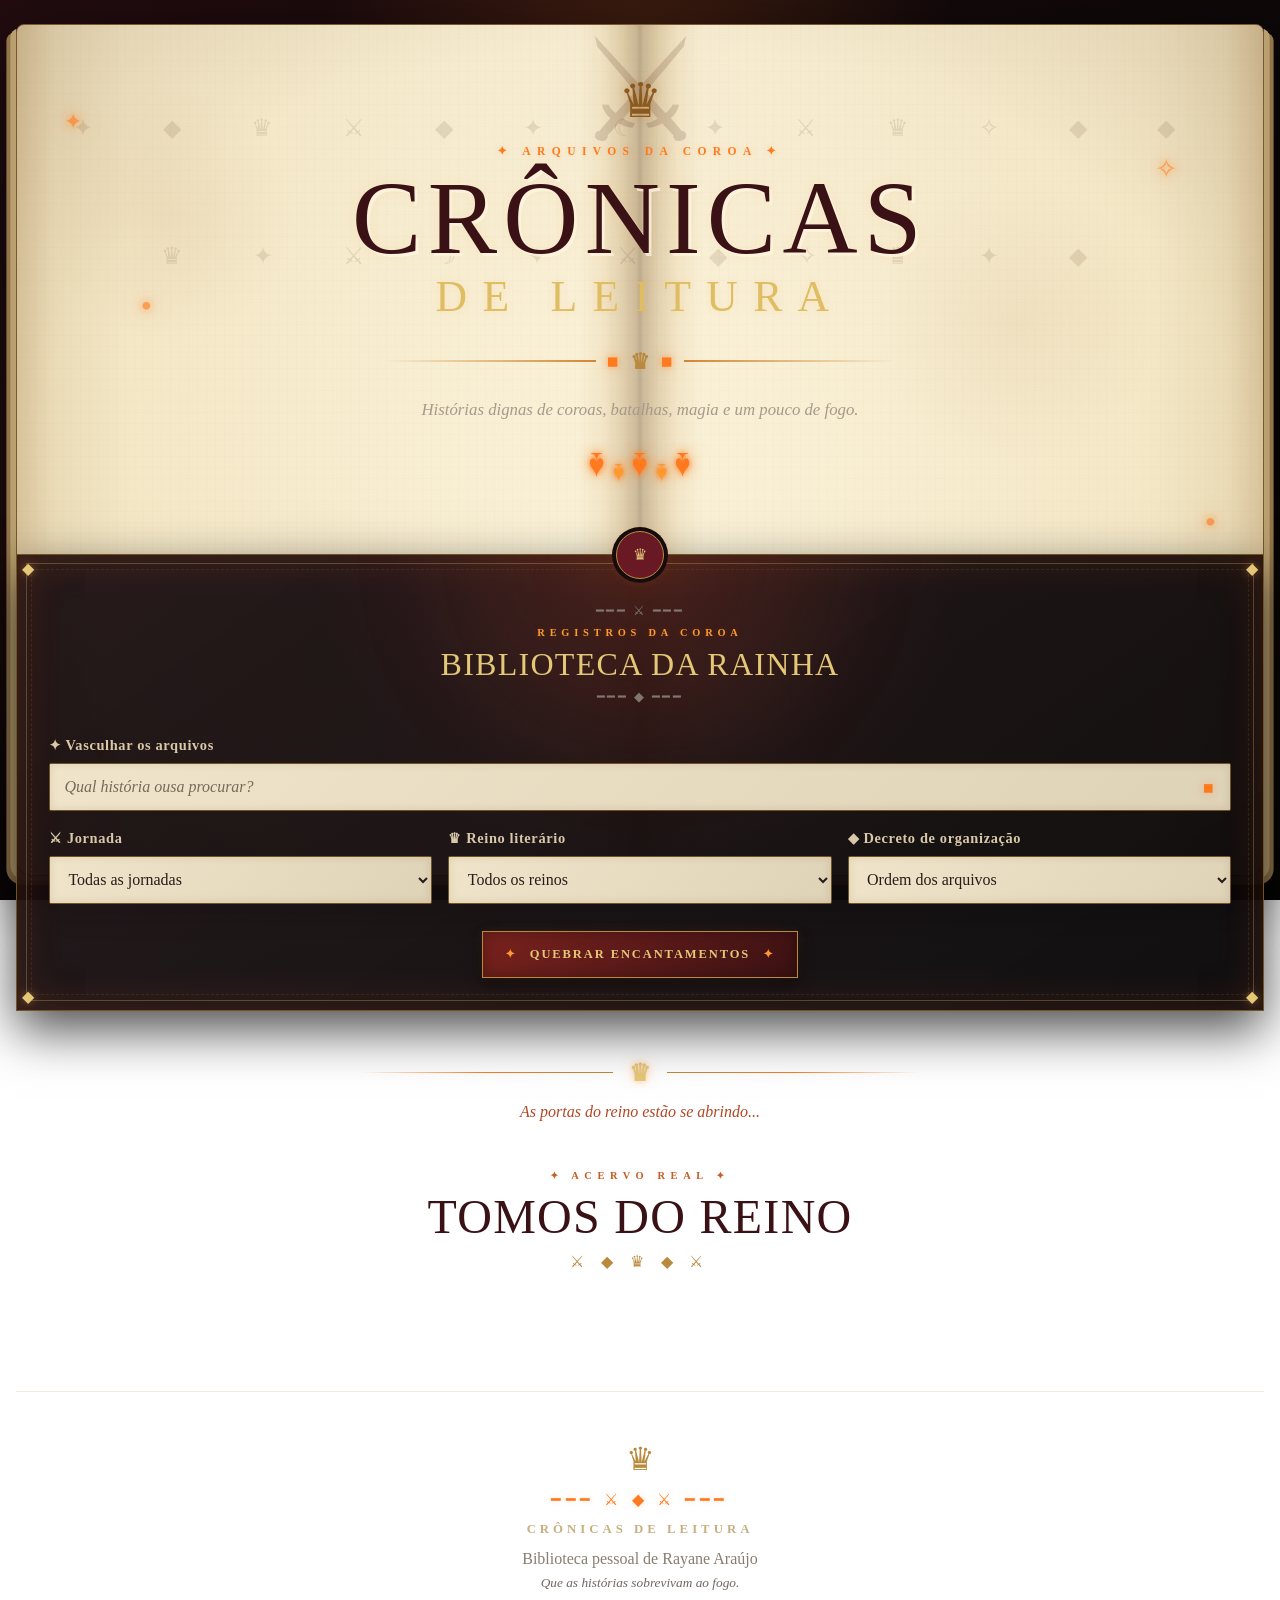
==== E-Extra/index.html @ 7308c48d "atualização de html e adicionando o estilo" ====
<!DOCTYPE html>
<html lang="pt-BR">

<head>
    <meta charset="UTF-8">

    <meta
        name="viewport"
        content="width=device-width, initial-scale=1.0"
    >

    <title>Crônicas de Leitura</title>

    <link
        rel="stylesheet"
        href="./style.css"
    >
</head>

<body>

    <!-- FAÍSCAS DECORATIVAS -->

    <div class="faiscas" aria-hidden="true">
        <span>✦</span>
        <span>•</span>
        <span>✧</span>
        <span>•</span>
        <span>✦</span>
        <span>•</span>
    </div>


    <!-- CABEÇALHO -->

    <header class="cabecalho">

        <div
            class="armas"
            aria-hidden="true"
        >
            ⚔
        </div>

        <div
            class="coroa"
            aria-hidden="true"
        >
            ♛
        </div>

        <p class="nome-reino">
            ✦ ARQUIVOS DA COROA ✦
        </p>

        <h1>
            Crônicas

            <span>
                de Leitura
            </span>
        </h1>


        <div class="ornamento-principal">

            <span></span>

            <b>◆</b>

            <strong>♛</strong>

            <b>◆</b>

            <span></span>

        </div>


        <p class="subtitulo">
            Histórias dignas de coroas, batalhas,
            magia e um pouco de fogo.
        </p>


        <div
            class="chamas"
            aria-hidden="true"
        >
            <span>♠</span>
            <span>♠</span>
            <span>♠</span>
            <span>♠</span>
            <span>♠</span>
        </div>

    </header>


    <main>

        <!-- PAINEL DE FILTROS -->

        <section class="painel">

            <div
                class="canto superior-esquerdo"
                aria-hidden="true"
            >
                ◆
            </div>

            <div
                class="canto superior-direito"
                aria-hidden="true"
            >
                ◆
            </div>

            <div
                class="canto inferior-esquerdo"
                aria-hidden="true"
            >
                ◆
            </div>

            <div
                class="canto inferior-direito"
                aria-hidden="true"
            >
                ◆
            </div>


            <div class="selo-painel">
                ♛
            </div>


            <div class="titulo-painel">

                <div class="espada-linha">
                    ━━━ ⚔ ━━━
                </div>

                <p>
                    REGISTROS DA COROA
                </p>

                <h2>
                    Biblioteca da Rainha
                </h2>

                <div class="espada-linha">
                    ━━━ ◆ ━━━
                </div>

            </div>


            <!-- BUSCA -->

            <div class="campo campo-busca">

                <label for="busca">
                    ✦ Vasculhar os arquivos
                </label>


                <div class="input-moldura">

                    <input
                        type="search"
                        id="busca"
                        placeholder="Qual história ousa procurar?"
                    >

                    <span aria-hidden="true">
                        ◆
                    </span>

                </div>

            </div>


            <!-- FILTROS -->

            <div class="grupo-filtros">

                <div class="campo">

                    <label for="status">
                        ⚔ Jornada
                    </label>

                    <select id="status">

                        <option value="todos">
                            Todas as jornadas
                        </option>

                        <option value="quero-ler">
                            Convocado para leitura
                        </option>

                        <option value="lendo">
                            Em batalha
                        </option>

                        <option value="lido">
                            Missão cumprida
                        </option>

                        <option value="abandonado">
                            Banido do reino
                        </option>

                    </select>

                </div>


                <div class="campo">

                    <label for="genero">
                        ♛ Reino literário
                    </label>

                    <select id="genero">

                        <option value="todos">
                            Todos os reinos
                        </option>

                        <option value="fantasia">
                            Fantasia
                        </option>

                        <option value="romance">
                            Romance
                        </option>

                        <option value="suspense">
                            Suspense
                        </option>

                        <option value="ficcao">
                            Ficção
                        </option>

                    </select>

                </div>


                <div class="campo">

                    <label for="ordenacao">
                        ◆ Decreto de organização
                    </label>

                    <select id="ordenacao">

                        <option value="padrao">
                            Ordem dos arquivos
                        </option>

                        <option value="melhor-nota">
                            Favoritos da Coroa
                        </option>

                        <option value="menor-nota">
                            Menores avaliações
                        </option>

                        <option value="titulo">
                            Ordem alfabética
                        </option>

                    </select>

                </div>

            </div>


            <button
                type="button"
                id="limpar"
            >
                <span>✦</span>

                QUEBRAR ENCANTAMENTOS

                <span>✦</span>
            </button>

        </section>


        <!-- DIVISÓRIA -->

        <div
            class="divisoria-fogo"
            aria-hidden="true"
        >

            <span></span>

            <b>♛</b>

            <span></span>

        </div>


        <!-- MENSAGEM -->

        <div
            id="mensagem"
            role="status"
            aria-live="polite"
        >
            As portas do reino estão se abrindo...
        </div>


        <!-- BIBLIOTECA -->

        <section class="area-biblioteca">

            <div class="titulo-estante">

                <p>
                    ✦ ACERVO REAL ✦
                </p>

                <h2>
                    Tomos do Reino
                </h2>

                <div class="mini-ornamento">
                    ⚔ ◆ ♛ ◆ ⚔
                </div>

            </div>


            <section
                id="biblioteca"
                class="biblioteca"
                aria-label="Livros da biblioteca"
            >
            </section>

        </section>

    </main>


    <!-- RODAPÉ -->

    <footer>

        <div class="footer-coroa">
            ♛
        </div>

        <div class="footer-linha">
            ━━━ ⚔ ◆ ⚔ ━━━
        </div>

        <strong>
            CRÔNICAS DE LEITURA
        </strong>

        <p>
            Biblioteca pessoal de Rayane Araújo
        </p>

        <small>
            Que as histórias sobrevivam ao fogo.
        </small>

    </footer>


    <script
        type="module"
        src="./js/main.js"
    ></script>

</body>

</html>
---- E-Extra/style.css ----
/* ==================================================
   CRÔNICAS DE LEITURA
   COROA • FOGO • MAGIA • LIVRO ANTIGO
   com textura de papel + neon laranja
================================================== */

:root {
    --preto: #080607;
    --preto-claro: #151013;

    --vinho: #3b1015;
    --vinho-forte: #681923;

    --vermelho: #a62d22;
    --fogo: #e05a24;
    --fogo-neon: #ff7a1f;
    --brasa: #ff9a2f;
    --laranja-glow: #ff8a2a;

    --ouro-escuro: #725323;
    --ouro: #b98a3d;
    --ouro-claro: #e5c778;

    --prata: #aeb7bb;

    --papel: #ded2b7;
    --papel-claro: #f0e5ca;
    --papel-escuro: #d4c097;

    --texto: #281d18;
    --texto-claro: #eee5d3;
    --texto-suave: #8e7d6c;

    --sombra:
        0 1rem 3rem
        rgba(0, 0, 0, 0.65);
}


/* ==================================================
   GERAL
================================================== */

*,
*::before,
*::after {
    box-sizing: border-box;
}


html {
    scroll-behavior: smooth;
}


/* ==================================================
   FUNDO - LIVRO ABERTO
================================================== */

body {
    margin: 0;

    min-height: 100vh;

    overflow-x: hidden;

    color: var(--texto);

    font-family:
        Georgia,
        "Times New Roman",
        serif;

    background:
        radial-gradient(
            circle at 50% 8%,
            rgba(255, 122, 31, 0.18),
            transparent 20rem
        ),
        radial-gradient(
            circle at 15% 60%,
            rgba(224, 90, 36, 0.10),
            transparent 22rem
        ),
        radial-gradient(
            circle at 90% 80%,
            rgba(185, 138, 61, 0.08),
            transparent 18rem
        ),
        linear-gradient(
            145deg,
            #220c0f,
            #0b0708 55%,
            #030303
        );

    background-attachment: fixed;
}


/* Livro aberto com textura */

body::before {
    content: "";

    position: fixed;

    z-index: -2;

    top: 1.5rem;
    bottom: 1.5rem;

    left: 50%;

    width: min(calc(100% - 2rem), 92rem);

    transform: translateX(-50%);

    background:
        /* dobra central */
        linear-gradient(
            to right,
            transparent 0%,
            transparent 47%,
            rgba(88, 57, 35, 0.08) 48.5%,
            rgba(60, 37, 23, 0.18) 49.7%,
            rgba(37, 22, 15, 0.24) 50%,
            rgba(60, 37, 23, 0.18) 50.3%,
            rgba(88, 57, 35, 0.08) 51.5%,
            transparent 53%,
            transparent 100%
        ),

        /* manchas de papel */
        radial-gradient(
            circle at 12% 22%,
            rgba(167, 121, 76, 0.10) 0,
            rgba(167, 121, 76, 0.05) 4rem,
            transparent 8rem
        ),
        radial-gradient(
            circle at 80% 35%,
            rgba(173, 123, 78, 0.09) 0,
            rgba(173, 123, 78, 0.04) 5rem,
            transparent 9rem
        ),
        radial-gradient(
            circle at 25% 75%,
            rgba(120, 83, 54, 0.08) 0,
            rgba(120, 83, 54, 0.03) 6rem,
            transparent 10rem
        ),
        radial-gradient(
            circle at 70% 78%,
            rgba(140, 96, 61, 0.08) 0,
            rgba(140, 96, 61, 0.03) 5rem,
            transparent 9rem
        ),

        /* textura fina vertical */
        repeating-linear-gradient(
            90deg,
            rgba(120, 90, 60, 0.018) 0,
            rgba(120, 90, 60, 0.018) 1px,
            transparent 1px,
            transparent 9px
        ),

        /* textura fina horizontal */
        repeating-linear-gradient(
            0deg,
            rgba(120, 90, 60, 0.015) 0,
            rgba(120, 90, 60, 0.015) 1px,
            transparent 1px,
            transparent 11px
        ),

        /* brilho envelhecido */
        radial-gradient(
            ellipse at center,
            rgba(255, 244, 214, 0.18) 20%,
            rgba(230, 210, 169, 0.12) 68%,
            rgba(109, 74, 42, 0.16) 100%
        ),

        /* papel base */
        linear-gradient(
            to right,
            #d7c29a 0%,
            #ebddb9 3%,
            #f5e9c9 9%,
            #f8efd6 45%,
            #ead8b2 49%,
            #ead8b2 51%,
            #f8efd6 55%,
            #f5e9c9 91%,
            #ebddb9 97%,
            #d7c29a 100%
        );

    border: 0.08rem solid #7a5830;
    border-radius: 0.5rem 0.5rem 1rem 1rem;

    box-shadow:
        -0.35rem 0.3rem 0 #baa06f,
        0.35rem 0.3rem 0 #baa06f,
        -0.6rem 0.55rem 0 #92754b,
        0.6rem 0.55rem 0 #92754b,
        0 1.5rem 4rem rgba(0, 0, 0, 0.7);
}


/* símbolos impressos na página */

body::after {
    content:
        "✦     ◆     ♛     ⚔     ◆     ✦          "
        "☾     ✦     ⚔     ♛     ✧     ◆          "
        "◆     ♛     ✦     ⚔     ☽     ✦          "
        "⚔     ◆     ✧     ♛     ✦     ◆";

    position: fixed;

    z-index: -1;

    top: 4rem;
    left: 50%;

    width: min(calc(100% - 6rem), 85rem);
    height: calc(100vh - 8rem);

    overflow: hidden;

    transform: translateX(-50%);

    color: rgba(95, 58, 29, 0.13);

    font-size: 1.5rem;
    line-height: 8rem;
    letter-spacing: 2rem;
    text-align: center;

    pointer-events: none;
}


/* ==================================================
   FAÍSCAS
================================================== */

.faiscas span {
    position: fixed;

    z-index: -1;

    color: rgba(255, 122, 31, 0.58);

    text-shadow:
        0 0 0.5rem rgba(255, 122, 31, 0.55),
        0 0 1rem rgba(255, 154, 47, 0.45),
        0 0 1.8rem rgba(255, 122, 31, 0.35);

    pointer-events: none;
}


.faiscas span:nth-child(1) {
    top: 12%;
    left: 5%;
    font-size: 1.4rem;
}

.faiscas span:nth-child(2) {
    top: 32%;
    left: 11%;
    font-size: 2rem;
}

.faiscas span:nth-child(3) {
    top: 17%;
    right: 8%;
    font-size: 1.7rem;
}

.faiscas span:nth-child(4) {
    top: 56%;
    right: 5%;
    font-size: 2rem;
}

.faiscas span:nth-child(5) {
    bottom: 15%;
    left: 7%;
    font-size: 1.5rem;
}

.faiscas span:nth-child(6) {
    bottom: 8%;
    right: 13%;
    font-size: 2rem;
}


/* ==================================================
   CABEÇALHO
================================================== */

.cabecalho {
    position: relative;

    width: min(100% - 2rem, 82rem);

    margin: auto;

    padding: 4.5rem 1rem 4rem;

    text-align: center;
}


/* Espadas decorativas atrás */

.armas {
    position: absolute;

    top: 1.3rem;
    left: 50%;

    color: rgba(80, 40, 28, 0.17);

    font-size: 9rem;

    line-height: 1;

    transform: translateX(-50%);
}


/* Coroa */

.coroa {
    position: relative;
    z-index: 2;

    color: #8b5a20;

    font-size: 3rem;

    text-shadow:
        0 0 0.4rem rgba(255, 122, 31, 0.18),
        0 0 0.8rem rgba(185, 138, 61, 0.22);
}


.nome-reino {
    position: relative;
    z-index: 2;

    margin: 1rem 0;

    color: var(--fogo-neon);

    font-size: 0.72rem;
    font-weight: bold;
    letter-spacing: 0.4rem;

    text-shadow:
        0 0 0.4rem rgba(255, 122, 31, 0.22);
}


/* ==================================================
   TÍTULO
================================================== */

h1 {
    position: relative;
    z-index: 2;

    margin: 0;

    color: #3a1216;

    font-size: clamp(3rem, 9vw, 6.5rem);

    font-weight: normal;
    line-height: 0.85;
    letter-spacing: 0.06em;
    text-transform: uppercase;

    text-shadow:
        0.18rem 0.18rem 0 rgba(255, 245, 225, 0.72),
        0 0 0.8rem rgba(255, 154, 47, 0.10);
}


h1 span {
    display: block;

    margin-top: 1rem;

    color: #dfbd63;

    font-size: 0.42em;

    letter-spacing: 0.35em;

    text-shadow:
        0 0 0.5rem rgba(255, 154, 47, 0.14);
}


/* ==================================================
   ORNAMENTO PRINCIPAL
================================================== */

.ornamento-principal {
    display: flex;

    align-items: center;

    justify-content: center;

    gap: 0.7rem;

    width: min(32rem, 90%);

    margin: 2rem auto 1.3rem;
}


.ornamento-principal > span {
    flex: 1;

    height: 0.08rem;

    background:
        linear-gradient(
            to right,
            transparent,
            #d1862f
        );
}


.ornamento-principal > span:last-child {
    background:
        linear-gradient(
            to left,
            transparent,
            #d1862f
        );
}


.ornamento-principal b {
    color: var(--fogo-neon);

    transform: rotate(45deg);

    text-shadow:
        0 0 0.4rem rgba(255, 122, 31, 0.45),
        0 0 0.9rem rgba(255, 122, 31, 0.30);
}


.ornamento-principal strong {
    color: #b98a3d;

    font-size: 1.4rem;
}


.subtitulo {
    position: relative;
    z-index: 2;

    max-width: 36rem;

    margin: auto;

    color: #a79a8b;

    font-size: 1.05rem;

    font-style: italic;

    line-height: 1.8;
}


/* ==================================================
   CHAMAS DECORATIVAS
================================================== */

.chamas {
    display: flex;

    justify-content: center;

    align-items: end;

    gap: 0.2rem;

    height: 3rem;

    margin-top: 1rem;

    overflow: hidden;
}


.chamas span {
    display: block;

    color: var(--fogo-neon);

    font-size: 2.5rem;

    transform: rotate(180deg) scaleX(0.7);

    text-shadow:
        0 0 0.45rem var(--fogo-neon),
        0 0 1rem rgba(255, 122, 31, 0.45),
        0 0 1.7rem rgba(255, 154, 47, 0.35);
}


.chamas span:nth-child(2),
.chamas span:nth-child(4) {
    color: var(--brasa);

    font-size: 1.8rem;
}


/* ==================================================
   MAIN
================================================== */

main {
    width: min(100% - 2rem, 82rem);

    margin: auto;
}


/* ==================================================
   PAINEL
================================================== */

.painel {
    position: relative;

    padding: 3rem 2rem 2rem;

    background:
        radial-gradient(
            circle at top,
            rgba(255, 122, 31, 0.10),
            transparent 32%
        ),
        radial-gradient(
            circle at top,
            rgba(104, 25, 35, 0.32),
            transparent 42%
        ),
        linear-gradient(
            145deg,
            rgba(27, 15, 17, 0.95),
            rgba(7, 6, 7, 0.96)
        );

    border: 0.1rem solid var(--ouro-escuro);

    box-shadow:
        inset 0 0 3rem rgba(255, 122, 31, 0.07),
        inset 0 0 3rem rgba(158, 47, 37, 0.14),
        0 1.2rem 3rem rgba(0, 0, 0, 0.7);
}


.painel::before {
    content: "";

    position: absolute;

    inset: 0.55rem;

    border: 0.05rem solid rgba(229, 199, 120, 0.28);

    pointer-events: none;
}


.painel::after {
    content: "";

    position: absolute;

    inset: 0.9rem;

    border: 0.05rem dashed rgba(114, 83, 35, 0.28);

    pointer-events: none;
}


/* ==================================================
   CANTOS
================================================== */

.canto {
    position: absolute;

    z-index: 4;

    color: var(--ouro-claro);

    font-size: 1rem;

    text-shadow:
        0 0 0.4rem rgba(255, 122, 31, 0.18),
        0 0 0.7rem rgba(229, 199, 120, 0.3);
}


.superior-esquerdo {
    top: 0.25rem;
    left: 0.3rem;
}

.superior-direito {
    top: 0.25rem;
    right: 0.3rem;
}

.inferior-esquerdo {
    bottom: 0.25rem;
    left: 0.3rem;
}

.inferior-direito {
    right: 0.3rem;
    bottom: 0.25rem;
}


/* ==================================================
   SELO
================================================== */

.selo-painel {
    display: grid;

    place-items: center;

    position: absolute;

    top: -1.5rem;
    left: 50%;

    z-index: 5;

    width: 3rem;
    height: 3rem;

    color: var(--ouro-claro);

    background: var(--vinho-forte);

    border: 0.1rem solid var(--ouro);

    border-radius: 50%;

    transform: translateX(-50%);

    box-shadow:
        0 0 0 0.25rem #160b0d,
        0 0 0.8rem rgba(255, 122, 31, 0.22);
}


/* ==================================================
   TÍTULO PAINEL
================================================== */

.titulo-painel {
    position: relative;
    z-index: 3;

    margin-bottom: 2rem;

    text-align: center;
}


.titulo-painel p {
    margin: 0.5rem 0;

    color: var(--brasa);

    font-size: 0.65rem;

    font-weight: bold;
    letter-spacing: 0.3rem;

    text-shadow:
        0 0 0.45rem rgba(255, 122, 31, 0.18);
}


.titulo-painel h2 {
    margin: 0.4rem 0;

    color: var(--ouro-claro);

    font-size: 2rem;

    font-weight: normal;
    text-transform: uppercase;
    letter-spacing: 0.08rem;
}


.espada-linha {
    color: #81776d;

    font-size: 0.8rem;

    letter-spacing: 0.15rem;
}


/* ==================================================
   CAMPOS
================================================== */

.campo {
    position: relative;
    z-index: 3;

    display: flex;

    flex-direction: column;

    gap: 0.55rem;
}


.campo label {
    color: #dac8aa;

    font-size: 0.9rem;

    font-weight: bold;
    letter-spacing: 0.04rem;
}


.input-moldura {
    position: relative;
}


.input-moldura span {
    position: absolute;

    top: 50%;
    right: 1rem;

    color: var(--fogo-neon);

    transform: translateY(-50%) rotate(45deg);

    text-shadow:
        0 0 0.5rem rgba(255, 122, 31, 0.35);
}


input,
select {
    width: 100%;

    min-height: 3rem;

    padding: 0.75rem 0.9rem;

    color: var(--texto);

    font: inherit;

    background:
        linear-gradient(
            135deg,
            var(--papel-claro),
            var(--papel)
        );

    border: 0.1rem solid var(--ouro-escuro);
    border-radius: 0.1rem;

    box-shadow:
        inset 0 0 0.6rem rgba(86, 49, 22, 0.12);
}


input {
    padding-right: 3rem;
}


input::placeholder {
    color: #786a59;

    font-style: italic;
}


/* ==================================================
   FILTROS
================================================== */

.grupo-filtros {
    position: relative;
    z-index: 3;

    display: grid;

    grid-template-columns: 1fr;

    gap: 1rem;

    margin-top: 1.2rem;
}


/* ==================================================
   BOTÃO
================================================== */

#limpar {
    position: relative;
    z-index: 3;

    display: flex;

    align-items: center;
    justify-content: center;
    gap: 0.8rem;

    margin: 1.7rem auto 0;

    padding: 0.9rem 1.4rem;

    color: var(--ouro-claro);

    font: inherit;
    font-size: 0.78rem;
    font-weight: bold;
    letter-spacing: 0.12rem;

    background:
        linear-gradient(
            135deg,
            #7a221d,
            #3b1113
        );

    border: 0.1rem solid var(--ouro);

    cursor: pointer;

    box-shadow:
        inset 0 0 1rem rgba(0, 0, 0, 0.3),
        0 0 0.7rem rgba(255, 122, 31, 0.08),
        0 0.5rem 1rem rgba(0, 0, 0, 0.4);

    transition: 0.2s ease;
}


#limpar span {
    color: var(--brasa);
}


#limpar:hover {
    transform: translateY(-0.15rem);

    background:
        linear-gradient(
            135deg,
            #963027,
            #511416
        );

    box-shadow:
        0 0 1rem rgba(255, 122, 31, 0.22),
        0 0 1.7rem rgba(255, 154, 47, 0.18);
}


/* ==================================================
   DIVISÓRIA
================================================== */

.divisoria-fogo {
    display: flex;

    align-items: center;

    gap: 1rem;

    width: min(35rem, 90%);

    margin: 3rem auto 1rem;
}


.divisoria-fogo span {
    flex: 1;

    height: 0.08rem;

    background:
        linear-gradient(
            to right,
            transparent,
            var(--fogo-neon),
            var(--ouro)
        );
}


.divisoria-fogo span:last-child {
    background:
        linear-gradient(
            to left,
            transparent,
            var(--fogo-neon),
            var(--ouro)
        );
}


.divisoria-fogo b {
    color: var(--ouro-claro);

    font-size: 1.5rem;

    text-shadow:
        0 0 0.45rem rgba(255, 122, 31, 0.35),
        0 0 0.9rem rgba(255, 154, 47, 0.25);
}


/* ==================================================
   MENSAGEM
================================================== */

#mensagem {
    margin: 1rem 0 3rem;

    color: #b24724;

    text-align: center;

    font-style: italic;
}


/* ==================================================
   TÍTULO DA BIBLIOTECA
================================================== */

.titulo-estante {
    margin-bottom: 2.5rem;

    text-align: center;
}


.titulo-estante p {
    margin: 0;

    color: #c25e28;

    font-size: 0.65rem;

    font-weight: bold;
    letter-spacing: 0.35rem;

    text-shadow:
        0 0 0.4rem rgba(255, 122, 31, 0.15);
}


.titulo-estante h2 {
    margin: 0.5rem 0;

    color: #3a1216;

    font-size: clamp(2rem, 5vw, 3rem);

    font-weight: normal;
    text-transform: uppercase;
    letter-spacing: 0.08rem;
}


.mini-ornamento {
    color: #b98a3d;

    letter-spacing: 0.4rem;
}


/* ==================================================
   BIBLIOTECA
================================================== */

.biblioteca {
    display: grid;

    grid-template-columns: 1fr;

    gap: 2.2rem;
}


/* ==================================================
   CARD / TOMO
================================================== */

.livro {
    position: relative;

    min-height: 22rem;

    padding: 2.5rem 1.6rem 1.7rem 2.2rem;

    overflow: hidden;

    color: var(--texto);

    background:
        /* manchas */
        radial-gradient(
            circle at 80% 20%,
            rgba(190, 145, 70, 0.15),
            transparent 24%
        ),
        radial-gradient(
            circle at 20% 75%,
            rgba(140, 96, 61, 0.08),
            transparent 28%
        ),

        /* textura vertical */
        repeating-linear-gradient(
            90deg,
            rgba(120, 85, 52, 0.015) 0,
            rgba(120, 85, 52, 0.015) 1px,
            transparent 1px,
            transparent 10px
        ),

        /* textura horizontal */
        repeating-linear-gradient(
            0deg,
            rgba(120, 85, 52, 0.012) 0,
            rgba(120, 85, 52, 0.012) 1px,
            transparent 1px,
            transparent 12px
        ),

        /* brilho */
        radial-gradient(
            circle at top right,
            rgba(185, 138, 61, 0.17),
            transparent 35%
        ),

        linear-gradient(
            130deg,
            #f1e7cc,
            #d9cbae
        );

    border: 0.12rem solid #84622c;
    border-radius: 0.1rem 0.6rem 0.6rem 0.1rem;

    box-shadow:
        -0.4rem 0 #54161b,
        -0.7rem 0 #211013,
        -0.82rem 0 var(--ouro),
        0 1.2rem 2.3rem rgba(0, 0, 0, 0.6);

    transition:
        transform 0.25s ease,
        box-shadow 0.25s ease;
}


.livro::before {
    content: "";

    position: absolute;

    inset: 0.6rem;

    border: 0.08rem double rgba(112, 78, 34, 0.6);

    pointer-events: none;
}


.livro::after {
    content: "♛";

    position: absolute;

    top: 0.8rem;
    right: 1rem;

    color: #8b6528;

    font-size: 1.25rem;
}


.livro:hover {
    transform: translateY(-0.7rem) rotate(-0.5deg);

    box-shadow:
        -0.4rem 0 #711c20,
        -0.7rem 0 #211013,
        -0.82rem 0 var(--ouro),
        0 0 1rem rgba(255, 122, 31, 0.18),
        0 1.7rem 3rem rgba(0, 0, 0, 0.7);
}


/* ==================================================
   MARCADOR
================================================== */

.livro .detalhes::after {
    content: "";

    position: absolute;

    top: -2.5rem;
    right: 1.7rem;

    width: 1.4rem;
    height: 4rem;

    z-index: -1;

    background:
        linear-gradient(
            to bottom,
            #8d221f,
            #491315
        );

    clip-path:
        polygon(
            0 0,
            100% 0,
            100% 100%,
            50% 78%,
            0 100%
        );
}


/* ==================================================
   TÍTULO DO LIVRO
================================================== */

.livro h2 {
    position: relative;

    margin: 0 0 0.6rem;

    padding-bottom: 0.9rem;

    color: #371b17;

    font-size: 1.55rem;

    line-height: 1.2;

    border-bottom: 0.08rem solid rgba(105, 66, 29, 0.4);
}


.livro h2::before {
    content: "⚔";

    margin-right: 0.5rem;

    color: #8d5c28;

    font-size: 0.8rem;
}


.autor {
    position: relative;

    margin: 0 0 1.5rem;

    color: #745e4c;

    font-style: italic;
}


.detalhes {
    position: relative;

    display: flex;

    flex-direction: column;

    gap: 0.7rem;
}


.detalhes p {
    margin: 0;
}


/* ==================================================
   GÊNERO
================================================== */

.genero {
    width: fit-content;

    padding: 0.3rem 0.7rem;

    color: #f4dfb2;

    background: #351116;

    border: 0.08rem solid #98652d;
    border-radius: 0.1rem;

    font-size: 0.8rem;

    text-transform: uppercase;
    letter-spacing: 0.06rem;
}


/* ==================================================
   STATUS
================================================== */

.status {
    width: fit-content;

    padding: 0.35rem 0.75rem;

    font-size: 0.8rem;
    font-weight: bold;

    text-transform: uppercase;
    letter-spacing: 0.04rem;
}


.status-lido {
    color: #2d2110;

    background: var(--ouro-claro);

    border: 0.08rem solid #8b662b;
}


.status-lendo {
    color: #fff0d0;

    background: #9c3c20;

    border: 0.08rem solid #c36a34;

    box-shadow:
        0 0 0.5rem rgba(255, 122, 31, 0.18);
}


.status-quero-ler {
    color: #f0dfbc;

    background: #342326;

    border: 0.08rem solid #896b3c;
}


.status-abandonado {
    color: #ead8d0;

    background: #551218;

    border: 0.08rem solid #8e3630;
}


/* ==================================================
   AVALIAÇÃO
================================================== */

.estrelas {
    margin-top: 1.2rem !important;

    color: #9b681e;

    font-size: 1.2rem;

    letter-spacing: 0.1rem;
}


/* ==================================================
   RODAPÉ
================================================== */

footer {
    width: min(100% - 2rem, 82rem);

    margin: 5rem auto 0;

    padding: 3rem 0 4rem;

    text-align: center;

    color: #887d70;

    border-top: 0.05rem solid rgba(185, 138, 61, 0.18);
}


.footer-coroa {
    color: var(--ouro);

    font-size: 2rem;
}


.footer-linha {
    margin: 0.8rem 0;

    color: var(--fogo-neon);

    letter-spacing: 0.3rem;

    text-shadow:
        0 0 0.45rem rgba(255, 122, 31, 0.20);
}


footer strong {
    display: block;

    color: #c7af80;

    font-size: 0.8rem;

    letter-spacing: 0.25rem;
}


footer p {
    margin: 0.8rem 0 0.3rem;
}


footer small {
    color: #6f6660;

    font-style: italic;
}


/* ==================================================
   FOCO
================================================== */

:focus-visible {
    outline: 0.18rem solid var(--brasa);

    outline-offset: 0.2rem;
}


/* ==================================================
   TABLET
================================================== */

@media (min-width: 44rem) {
    .grupo-filtros {
        grid-template-columns:
            repeat(
                3,
                minmax(0, 1fr)
            );
    }

    .biblioteca {
        grid-template-columns:
            repeat(
                2,
                minmax(0, 1fr)
            );
    }
}


/* ==================================================
   DESKTOP
================================================== */

@media (min-width: 70rem) {
    .biblioteca {
        grid-template-columns:
            repeat(
                3,
                minmax(0, 1fr)
            );
    }
}


/* ==================================================
   MOVIMENTO REDUZIDO
================================================== */

@media (prefers-reduced-motion: reduce) {
    *,
    *::before,
    *::after {
        transition: none !important;
    }
}
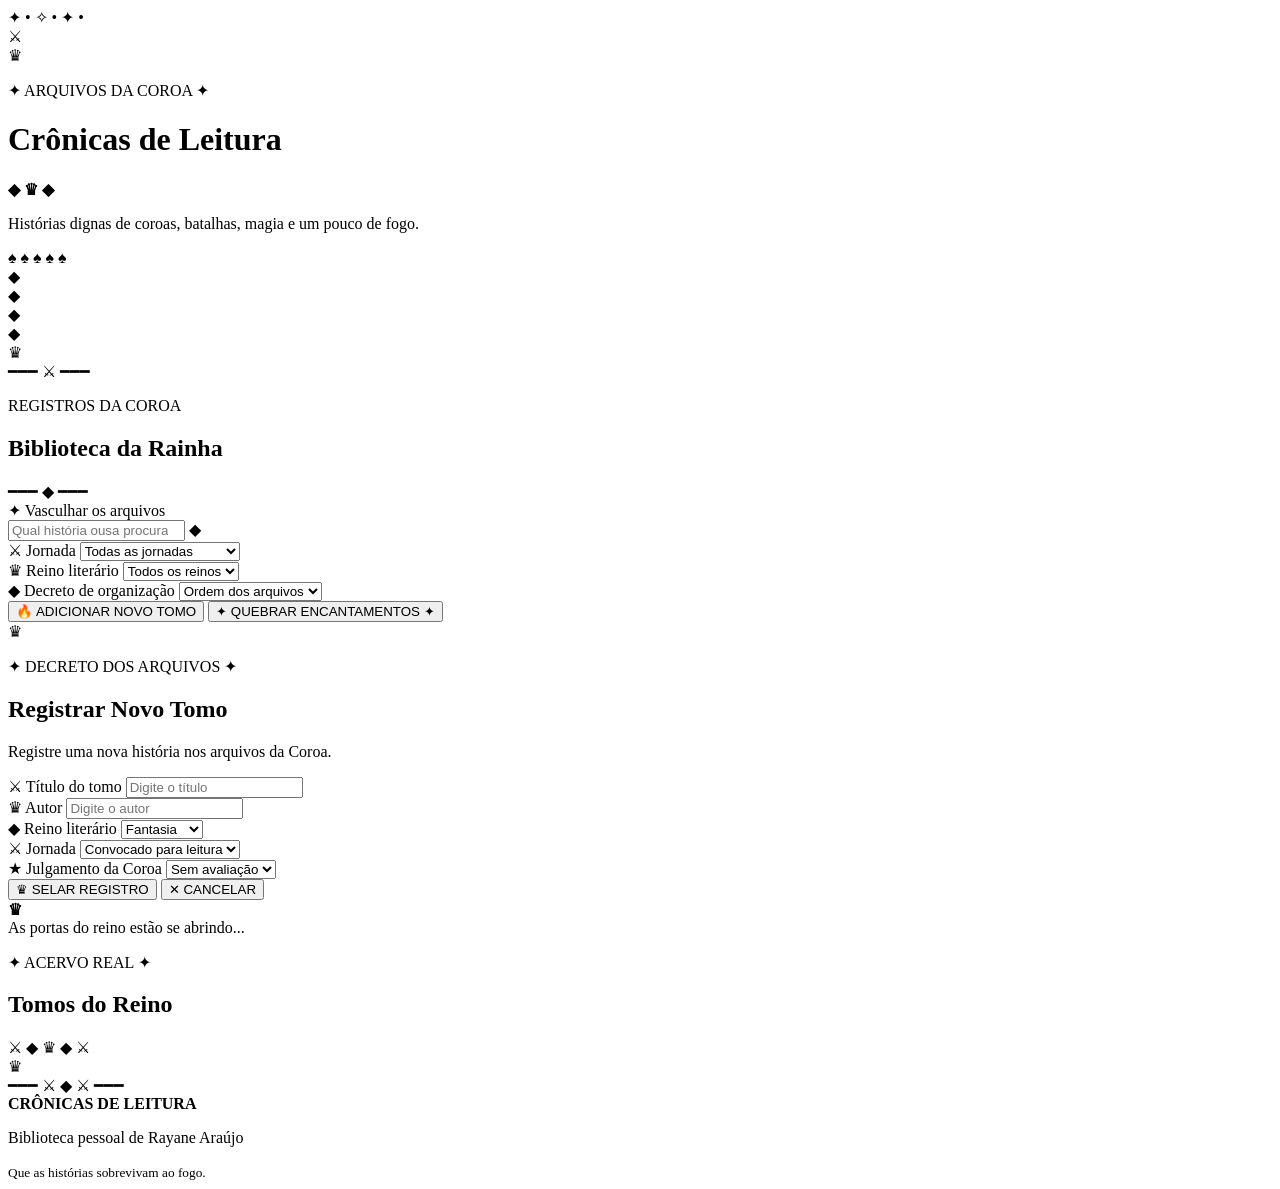
==== commit 2ec361cc: "atualizando o index e criando o main" ====
--- a/E-Extra/index.html
+++ b/E-Extra/index.html
@@ -13,13 +13,13 @@
 
     <link
         rel="stylesheet"
-        href="./style.css"
+        href="./styles.css"
     >
 </head>
 
 <body>
 
-    <!-- FAÍSCAS DECORATIVAS -->
+    <!-- FAÍSCAS -->
 
     <div class="faiscas" aria-hidden="true">
         <span>✦</span>
@@ -35,17 +35,11 @@
 
     <header class="cabecalho">
 
-        <div
-            class="armas"
-            aria-hidden="true"
-        >
+        <div class="armas" aria-hidden="true">
             ⚔
         </div>
 
-        <div
-            class="coroa"
-            aria-hidden="true"
-        >
+        <div class="coroa" aria-hidden="true">
             ♛
         </div>
 
@@ -83,10 +77,7 @@
         </p>
 
 
-        <div
-            class="chamas"
-            aria-hidden="true"
-        >
+        <div class="chamas" aria-hidden="true">
             <span>♠</span>
             <span>♠</span>
             <span>♠</span>
@@ -99,35 +90,23 @@
 
     <main>
 
-        <!-- PAINEL DE FILTROS -->
+        <!-- PAINEL -->
 
         <section class="painel">
 
-            <div
-                class="canto superior-esquerdo"
-                aria-hidden="true"
-            >
+            <div class="canto superior-esquerdo">
                 ◆
             </div>
 
-            <div
-                class="canto superior-direito"
-                aria-hidden="true"
-            >
+            <div class="canto superior-direito">
                 ◆
             </div>
 
-            <div
-                class="canto inferior-esquerdo"
-                aria-hidden="true"
-            >
+            <div class="canto inferior-esquerdo">
                 ◆
             </div>
 
-            <div
-                class="canto inferior-direito"
-                aria-hidden="true"
-            >
+            <div class="canto inferior-direito">
                 ◆
             </div>
 
@@ -175,7 +154,7 @@
                         placeholder="Qual história ousa procurar?"
                     >
 
-                    <span aria-hidden="true">
+                    <span>
                         ◆
                     </span>
 
@@ -285,26 +264,242 @@
             </div>
 
 
-            <button
-                type="button"
-                id="limpar"
-            >
-                <span>✦</span>
-
-                QUEBRAR ENCANTAMENTOS
-
-                <span>✦</span>
-            </button>
+            <!-- BOTÕES DO PAINEL -->
+
+            <div class="botoes-painel">
+
+                <button
+                    type="button"
+                    id="adicionar"
+                >
+                    <span>🔥</span>
+
+                    ADICIONAR NOVO TOMO
+                </button>
+
+
+                <button
+                    type="button"
+                    id="limpar"
+                >
+                    <span>✦</span>
+
+                    QUEBRAR ENCANTAMENTOS
+
+                    <span>✦</span>
+                </button>
+
+            </div>
 
         </section>
 
 
+        <!-- FORMULÁRIO -->
+
+        <section
+            id="area-formulario"
+            class="area-formulario escondido"
+        >
+
+            <div class="pergaminho-formulario">
+
+                <div class="simbolo-formulario">
+                    ♛
+                </div>
+
+
+                <p class="formulario-legenda">
+                    ✦ DECRETO DOS ARQUIVOS ✦
+                </p>
+
+
+                <h2 id="titulo-formulario">
+                    Registrar Novo Tomo
+                </h2>
+
+
+                <p class="descricao-formulario">
+                    Registre uma nova história nos arquivos da Coroa.
+                </p>
+
+
+                <form id="formulario-livro">
+
+                    <input
+                        type="hidden"
+                        id="livro-id"
+                    >
+
+
+                    <div class="campo-formulario">
+
+                        <label for="titulo-livro">
+                            ⚔ Título do tomo
+                        </label>
+
+                        <input
+                            type="text"
+                            id="titulo-livro"
+                            placeholder="Digite o título"
+                            required
+                        >
+
+                    </div>
+
+
+                    <div class="campo-formulario">
+
+                        <label for="autor-livro">
+                            ♛ Autor
+                        </label>
+
+                        <input
+                            type="text"
+                            id="autor-livro"
+                            placeholder="Digite o autor"
+                            required
+                        >
+
+                    </div>
+
+
+                    <div class="campos-formulario-linha">
+
+                        <div class="campo-formulario">
+
+                            <label for="genero-livro">
+                                ◆ Reino literário
+                            </label>
+
+                            <select
+                                id="genero-livro"
+                                required
+                            >
+
+                                <option value="fantasia">
+                                    Fantasia
+                                </option>
+
+                                <option value="romance">
+                                    Romance
+                                </option>
+
+                                <option value="suspense">
+                                    Suspense
+                                </option>
+
+                                <option value="ficcao">
+                                    Ficção
+                                </option>
+
+                            </select>
+
+                        </div>
+
+
+                        <div class="campo-formulario">
+
+                            <label for="status-livro">
+                                ⚔ Jornada
+                            </label>
+
+                            <select
+                                id="status-livro"
+                                required
+                            >
+
+                                <option value="quero-ler">
+                                    Convocado para leitura
+                                </option>
+
+                                <option value="lendo">
+                                    Em batalha
+                                </option>
+
+                                <option value="lido">
+                                    Missão cumprida
+                                </option>
+
+                                <option value="abandonado">
+                                    Banido do reino
+                                </option>
+
+                            </select>
+
+                        </div>
+
+
+                        <div class="campo-formulario">
+
+                            <label for="nota-livro">
+                                ★ Julgamento da Coroa
+                            </label>
+
+                            <select
+                                id="nota-livro"
+                                required
+                            >
+
+                                <option value="0">
+                                    Sem avaliação
+                                </option>
+
+                                <option value="1">
+                                    ★
+                                </option>
+
+                                <option value="2">
+                                    ★★
+                                </option>
+
+                                <option value="3">
+                                    ★★★
+                                </option>
+
+                                <option value="4">
+                                    ★★★★
+                                </option>
+
+                                <option value="5">
+                                    ★★★★★
+                                </option>
+
+                            </select>
+
+                        </div>
+
+                    </div>
+
+
+                    <div class="botoes-formulario">
+
+                        <button
+                            type="submit"
+                            id="salvar-livro"
+                        >
+                            ♛ SELAR REGISTRO
+                        </button>
+
+
+                        <button
+                            type="button"
+                            id="cancelar"
+                        >
+                            ✕ CANCELAR
+                        </button>
+
+                    </div>
+
+                </form>
+
+            </div>
+
+        </section>
+
+
         <!-- DIVISÓRIA -->
 
-        <div
-            class="divisoria-fogo"
-            aria-hidden="true"
-        >
+        <div class="divisoria-fogo">
 
             <span></span>
 
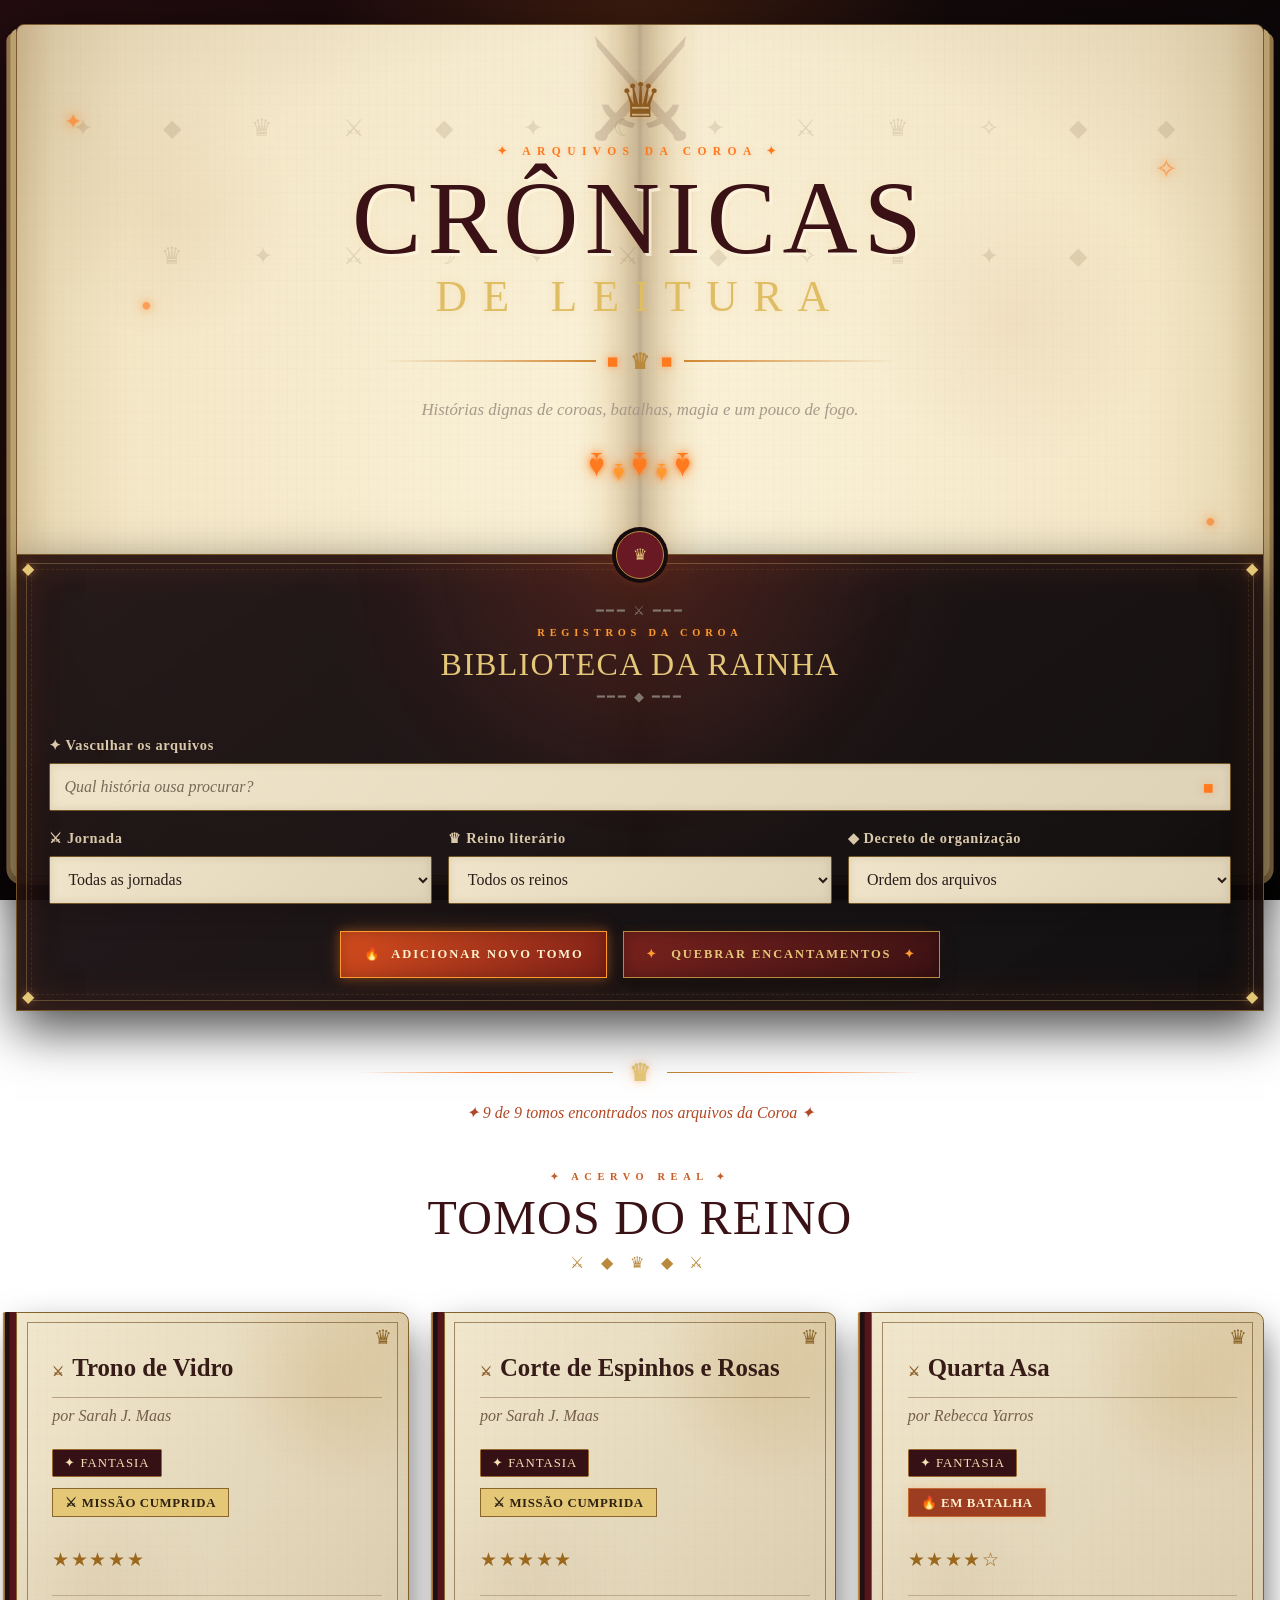
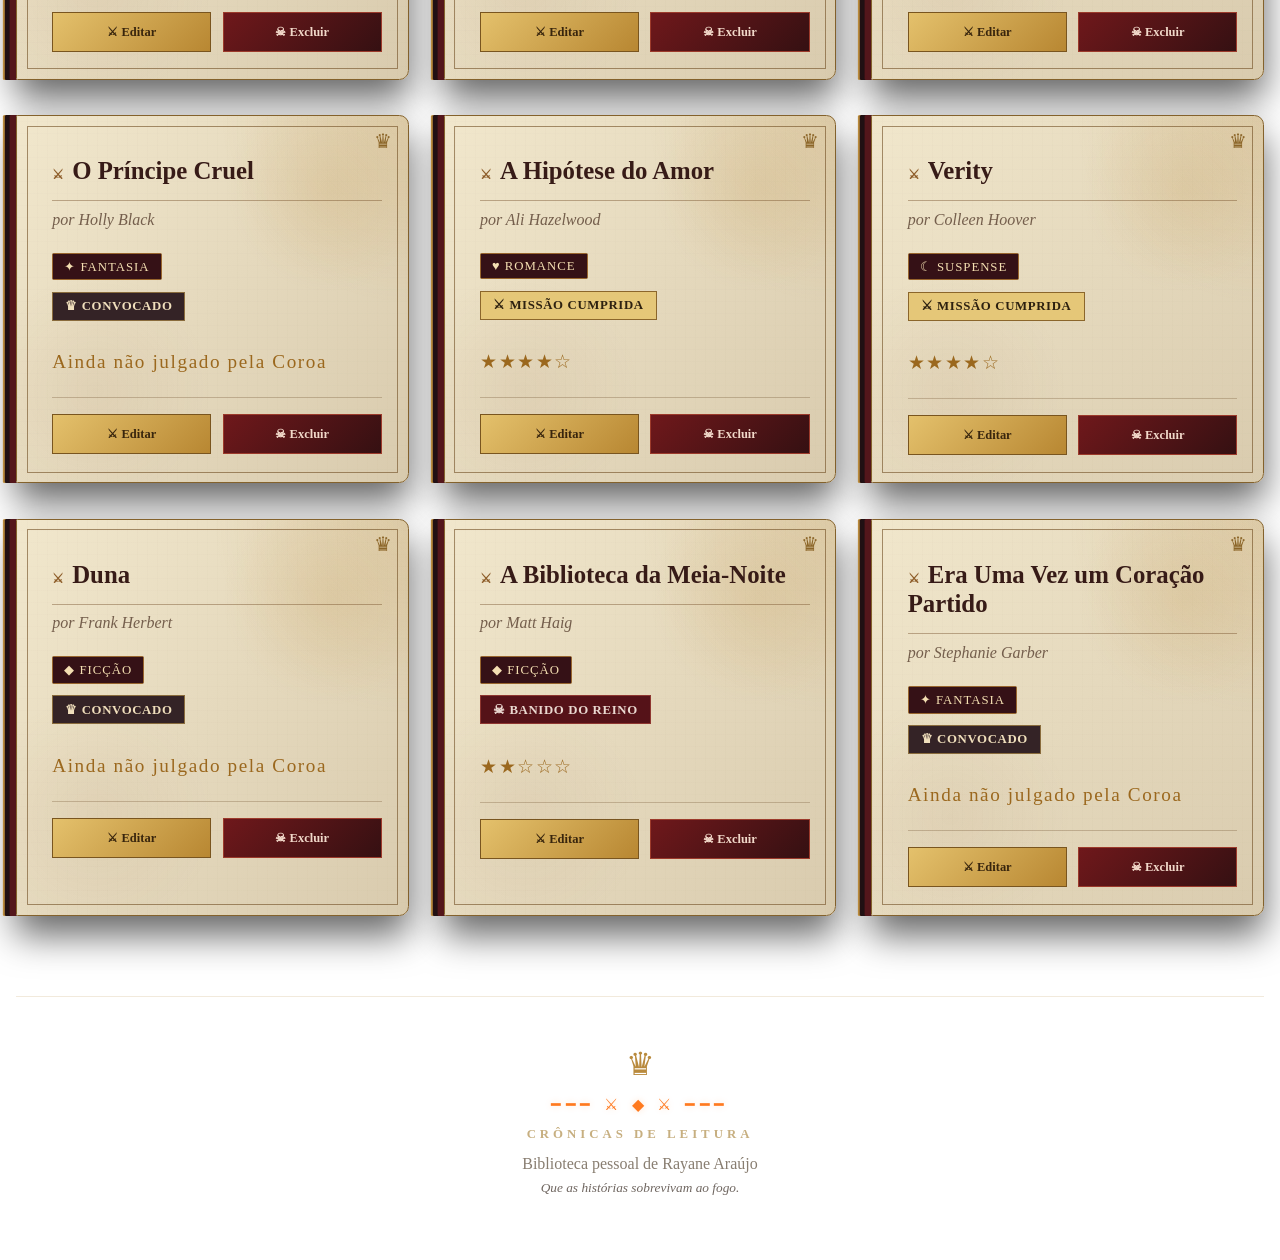
==== commit 490811b9: "dando os toques finais" ====
--- a/E-Extra/index.html
+++ b/E-Extra/index.html
@@ -13,7 +13,7 @@
 
     <link
         rel="stylesheet"
-        href="./styles.css"
+        href="./style.css"
     >
 </head>
 
--- a/E-Extra/style.css
+++ b/E-Extra/style.css
@@ -0,0 +1,2150 @@
+/* ==================================================
+   CRÔNICAS DE LEITURA
+   COROA • FOGO • MAGIA • LIVRO ANTIGO
+   com textura de papel + neon laranja
+================================================== */
+
+:root {
+    --preto: #080607;
+    --preto-claro: #151013;
+
+    --vinho: #3b1015;
+    --vinho-forte: #681923;
+
+    --vermelho: #a62d22;
+    --fogo: #e05a24;
+    --fogo-neon: #ff7a1f;
+    --brasa: #ff9a2f;
+    --laranja-glow: #ff8a2a;
+
+    --ouro-escuro: #725323;
+    --ouro: #b98a3d;
+    --ouro-claro: #e5c778;
+
+    --prata: #aeb7bb;
+
+    --papel: #ded2b7;
+    --papel-claro: #f0e5ca;
+    --papel-escuro: #d4c097;
+
+    --texto: #281d18;
+    --texto-claro: #eee5d3;
+    --texto-suave: #8e7d6c;
+
+    --sombra:
+        0 1rem 3rem
+        rgba(0, 0, 0, 0.65);
+}
+
+
+/* ==================================================
+   GERAL
+================================================== */
+
+*,
+*::before,
+*::after {
+    box-sizing: border-box;
+}
+
+
+html {
+    scroll-behavior: smooth;
+}
+
+
+/* ==================================================
+   FUNDO - LIVRO ABERTO
+================================================== */
+
+body {
+    margin: 0;
+
+    min-height: 100vh;
+
+    overflow-x: hidden;
+
+    color: var(--texto);
+
+    font-family:
+        Georgia,
+        "Times New Roman",
+        serif;
+
+    background:
+        radial-gradient(
+            circle at 50% 8%,
+            rgba(255, 122, 31, 0.18),
+            transparent 20rem
+        ),
+        radial-gradient(
+            circle at 15% 60%,
+            rgba(224, 90, 36, 0.10),
+            transparent 22rem
+        ),
+        radial-gradient(
+            circle at 90% 80%,
+            rgba(185, 138, 61, 0.08),
+            transparent 18rem
+        ),
+        linear-gradient(
+            145deg,
+            #220c0f,
+            #0b0708 55%,
+            #030303
+        );
+
+    background-attachment: fixed;
+}
+
+
+/* Livro aberto com textura */
+
+body::before {
+    content: "";
+
+    position: fixed;
+
+    z-index: -2;
+
+    top: 1.5rem;
+    bottom: 1.5rem;
+
+    left: 50%;
+
+    width: min(calc(100% - 2rem), 92rem);
+
+    transform: translateX(-50%);
+
+    background:
+        /* dobra central */
+        linear-gradient(
+            to right,
+            transparent 0%,
+            transparent 47%,
+            rgba(88, 57, 35, 0.08) 48.5%,
+            rgba(60, 37, 23, 0.18) 49.7%,
+            rgba(37, 22, 15, 0.24) 50%,
+            rgba(60, 37, 23, 0.18) 50.3%,
+            rgba(88, 57, 35, 0.08) 51.5%,
+            transparent 53%,
+            transparent 100%
+        ),
+
+        /* manchas de papel */
+        radial-gradient(
+            circle at 12% 22%,
+            rgba(167, 121, 76, 0.10) 0,
+            rgba(167, 121, 76, 0.05) 4rem,
+            transparent 8rem
+        ),
+        radial-gradient(
+            circle at 80% 35%,
+            rgba(173, 123, 78, 0.09) 0,
+            rgba(173, 123, 78, 0.04) 5rem,
+            transparent 9rem
+        ),
+        radial-gradient(
+            circle at 25% 75%,
+            rgba(120, 83, 54, 0.08) 0,
+            rgba(120, 83, 54, 0.03) 6rem,
+            transparent 10rem
+        ),
+        radial-gradient(
+            circle at 70% 78%,
+            rgba(140, 96, 61, 0.08) 0,
+            rgba(140, 96, 61, 0.03) 5rem,
+            transparent 9rem
+        ),
+
+        /* textura fina vertical */
+        repeating-linear-gradient(
+            90deg,
+            rgba(120, 90, 60, 0.018) 0,
+            rgba(120, 90, 60, 0.018) 1px,
+            transparent 1px,
+            transparent 9px
+        ),
+
+        /* textura fina horizontal */
+        repeating-linear-gradient(
+            0deg,
+            rgba(120, 90, 60, 0.015) 0,
+            rgba(120, 90, 60, 0.015) 1px,
+            transparent 1px,
+            transparent 11px
+        ),
+
+        /* brilho envelhecido */
+        radial-gradient(
+            ellipse at center,
+            rgba(255, 244, 214, 0.18) 20%,
+            rgba(230, 210, 169, 0.12) 68%,
+            rgba(109, 74, 42, 0.16) 100%
+        ),
+
+        /* papel base */
+        linear-gradient(
+            to right,
+            #d7c29a 0%,
+            #ebddb9 3%,
+            #f5e9c9 9%,
+            #f8efd6 45%,
+            #ead8b2 49%,
+            #ead8b2 51%,
+            #f8efd6 55%,
+            #f5e9c9 91%,
+            #ebddb9 97%,
+            #d7c29a 100%
+        );
+
+    border: 0.08rem solid #7a5830;
+    border-radius: 0.5rem 0.5rem 1rem 1rem;
+
+    box-shadow:
+        -0.35rem 0.3rem 0 #baa06f,
+        0.35rem 0.3rem 0 #baa06f,
+        -0.6rem 0.55rem 0 #92754b,
+        0.6rem 0.55rem 0 #92754b,
+        0 1.5rem 4rem rgba(0, 0, 0, 0.7);
+}
+
+
+/* símbolos impressos na página */
+
+body::after {
+    content:
+        "✦     ◆     ♛     ⚔     ◆     ✦          "
+        "☾     ✦     ⚔     ♛     ✧     ◆          "
+        "◆     ♛     ✦     ⚔     ☽     ✦          "
+        "⚔     ◆     ✧     ♛     ✦     ◆";
+
+    position: fixed;
+
+    z-index: -1;
+
+    top: 4rem;
+    left: 50%;
+
+    width: min(calc(100% - 6rem), 85rem);
+    height: calc(100vh - 8rem);
+
+    overflow: hidden;
+
+    transform: translateX(-50%);
+
+    color: rgba(95, 58, 29, 0.13);
+
+    font-size: 1.5rem;
+    line-height: 8rem;
+    letter-spacing: 2rem;
+    text-align: center;
+
+    pointer-events: none;
+}
+
+
+/* ==================================================
+   FAÍSCAS
+================================================== */
+
+.faiscas span {
+    position: fixed;
+
+    z-index: -1;
+
+    color: rgba(255, 122, 31, 0.58);
+
+    text-shadow:
+        0 0 0.5rem rgba(255, 122, 31, 0.55),
+        0 0 1rem rgba(255, 154, 47, 0.45),
+        0 0 1.8rem rgba(255, 122, 31, 0.35);
+
+    pointer-events: none;
+}
+
+
+.faiscas span:nth-child(1) {
+    top: 12%;
+    left: 5%;
+    font-size: 1.4rem;
+}
+
+.faiscas span:nth-child(2) {
+    top: 32%;
+    left: 11%;
+    font-size: 2rem;
+}
+
+.faiscas span:nth-child(3) {
+    top: 17%;
+    right: 8%;
+    font-size: 1.7rem;
+}
+
+.faiscas span:nth-child(4) {
+    top: 56%;
+    right: 5%;
+    font-size: 2rem;
+}
+
+.faiscas span:nth-child(5) {
+    bottom: 15%;
+    left: 7%;
+    font-size: 1.5rem;
+}
+
+.faiscas span:nth-child(6) {
+    bottom: 8%;
+    right: 13%;
+    font-size: 2rem;
+}
+
+
+/* ==================================================
+   CABEÇALHO
+================================================== */
+
+.cabecalho {
+    position: relative;
+
+    width: min(100% - 2rem, 82rem);
+
+    margin: auto;
+
+    padding: 4.5rem 1rem 4rem;
+
+    text-align: center;
+}
+
+
+/* Espadas decorativas atrás */
+
+.armas {
+    position: absolute;
+
+    top: 1.3rem;
+    left: 50%;
+
+    color: rgba(80, 40, 28, 0.17);
+
+    font-size: 9rem;
+
+    line-height: 1;
+
+    transform: translateX(-50%);
+}
+
+
+/* Coroa */
+
+.coroa {
+    position: relative;
+    z-index: 2;
+
+    color: #8b5a20;
+
+    font-size: 3rem;
+
+    text-shadow:
+        0 0 0.4rem rgba(255, 122, 31, 0.18),
+        0 0 0.8rem rgba(185, 138, 61, 0.22);
+}
+
+
+.nome-reino {
+    position: relative;
+    z-index: 2;
+
+    margin: 1rem 0;
+
+    color: var(--fogo-neon);
+
+    font-size: 0.72rem;
+    font-weight: bold;
+    letter-spacing: 0.4rem;
+
+    text-shadow:
+        0 0 0.4rem rgba(255, 122, 31, 0.22);
+}
+
+
+/* ==================================================
+   TÍTULO
+================================================== */
+
+h1 {
+    position: relative;
+    z-index: 2;
+
+    margin: 0;
+
+    color: #3a1216;
+
+    font-size: clamp(3rem, 9vw, 6.5rem);
+
+    font-weight: normal;
+    line-height: 0.85;
+    letter-spacing: 0.06em;
+    text-transform: uppercase;
+
+    text-shadow:
+        0.18rem 0.18rem 0 rgba(255, 245, 225, 0.72),
+        0 0 0.8rem rgba(255, 154, 47, 0.10);
+}
+
+
+h1 span {
+    display: block;
+
+    margin-top: 1rem;
+
+    color: #dfbd63;
+
+    font-size: 0.42em;
+
+    letter-spacing: 0.35em;
+
+    text-shadow:
+        0 0 0.5rem rgba(255, 154, 47, 0.14);
+}
+
+
+/* ==================================================
+   ORNAMENTO PRINCIPAL
+================================================== */
+
+.ornamento-principal {
+    display: flex;
+
+    align-items: center;
+
+    justify-content: center;
+
+    gap: 0.7rem;
+
+    width: min(32rem, 90%);
+
+    margin: 2rem auto 1.3rem;
+}
+
+
+.ornamento-principal > span {
+    flex: 1;
+
+    height: 0.08rem;
+
+    background:
+        linear-gradient(
+            to right,
+            transparent,
+            #d1862f
+        );
+}
+
+
+.ornamento-principal > span:last-child {
+    background:
+        linear-gradient(
+            to left,
+            transparent,
+            #d1862f
+        );
+}
+
+
+.ornamento-principal b {
+    color: var(--fogo-neon);
+
+    transform: rotate(45deg);
+
+    text-shadow:
+        0 0 0.4rem rgba(255, 122, 31, 0.45),
+        0 0 0.9rem rgba(255, 122, 31, 0.30);
+}
+
+
+.ornamento-principal strong {
+    color: #b98a3d;
+
+    font-size: 1.4rem;
+}
+
+
+.subtitulo {
+    position: relative;
+    z-index: 2;
+
+    max-width: 36rem;
+
+    margin: auto;
+
+    color: #a79a8b;
+
+    font-size: 1.05rem;
+
+    font-style: italic;
+
+    line-height: 1.8;
+}
+
+
+/* ==================================================
+   CHAMAS DECORATIVAS
+================================================== */
+
+.chamas {
+    display: flex;
+
+    justify-content: center;
+
+    align-items: end;
+
+    gap: 0.2rem;
+
+    height: 3rem;
+
+    margin-top: 1rem;
+
+    overflow: hidden;
+}
+
+
+.chamas span {
+    display: block;
+
+    color: var(--fogo-neon);
+
+    font-size: 2.5rem;
+
+    transform: rotate(180deg) scaleX(0.7);
+
+    text-shadow:
+        0 0 0.45rem var(--fogo-neon),
+        0 0 1rem rgba(255, 122, 31, 0.45),
+        0 0 1.7rem rgba(255, 154, 47, 0.35);
+}
+
+
+.chamas span:nth-child(2),
+.chamas span:nth-child(4) {
+    color: var(--brasa);
+
+    font-size: 1.8rem;
+}
+
+
+/* ==================================================
+   MAIN
+================================================== */
+
+main {
+    width: min(100% - 2rem, 82rem);
+
+    margin: auto;
+}
+
+
+/* ==================================================
+   PAINEL
+================================================== */
+
+.painel {
+    position: relative;
+
+    padding: 3rem 2rem 2rem;
+
+    background:
+        radial-gradient(
+            circle at top,
+            rgba(255, 122, 31, 0.10),
+            transparent 32%
+        ),
+        radial-gradient(
+            circle at top,
+            rgba(104, 25, 35, 0.32),
+            transparent 42%
+        ),
+        linear-gradient(
+            145deg,
+            rgba(27, 15, 17, 0.95),
+            rgba(7, 6, 7, 0.96)
+        );
+
+    border: 0.1rem solid var(--ouro-escuro);
+
+    box-shadow:
+        inset 0 0 3rem rgba(255, 122, 31, 0.07),
+        inset 0 0 3rem rgba(158, 47, 37, 0.14),
+        0 1.2rem 3rem rgba(0, 0, 0, 0.7);
+}
+
+
+.painel::before {
+    content: "";
+
+    position: absolute;
+
+    inset: 0.55rem;
+
+    border: 0.05rem solid rgba(229, 199, 120, 0.28);
+
+    pointer-events: none;
+}
+
+
+.painel::after {
+    content: "";
+
+    position: absolute;
+
+    inset: 0.9rem;
+
+    border: 0.05rem dashed rgba(114, 83, 35, 0.28);
+
+    pointer-events: none;
+}
+
+
+/* ==================================================
+   CANTOS
+================================================== */
+
+.canto {
+    position: absolute;
+
+    z-index: 4;
+
+    color: var(--ouro-claro);
+
+    font-size: 1rem;
+
+    text-shadow:
+        0 0 0.4rem rgba(255, 122, 31, 0.18),
+        0 0 0.7rem rgba(229, 199, 120, 0.3);
+}
+
+
+.superior-esquerdo {
+    top: 0.25rem;
+    left: 0.3rem;
+}
+
+.superior-direito {
+    top: 0.25rem;
+    right: 0.3rem;
+}
+
+.inferior-esquerdo {
+    bottom: 0.25rem;
+    left: 0.3rem;
+}
+
+.inferior-direito {
+    right: 0.3rem;
+    bottom: 0.25rem;
+}
+
+
+/* ==================================================
+   SELO
+================================================== */
+
+.selo-painel {
+    display: grid;
+
+    place-items: center;
+
+    position: absolute;
+
+    top: -1.5rem;
+    left: 50%;
+
+    z-index: 5;
+
+    width: 3rem;
+    height: 3rem;
+
+    color: var(--ouro-claro);
+
+    background: var(--vinho-forte);
+
+    border: 0.1rem solid var(--ouro);
+
+    border-radius: 50%;
+
+    transform: translateX(-50%);
+
+    box-shadow:
+        0 0 0 0.25rem #160b0d,
+        0 0 0.8rem rgba(255, 122, 31, 0.22);
+}
+
+
+/* ==================================================
+   TÍTULO PAINEL
+================================================== */
+
+.titulo-painel {
+    position: relative;
+    z-index: 3;
+
+    margin-bottom: 2rem;
+
+    text-align: center;
+}
+
+
+.titulo-painel p {
+    margin: 0.5rem 0;
+
+    color: var(--brasa);
+
+    font-size: 0.65rem;
+
+    font-weight: bold;
+    letter-spacing: 0.3rem;
+
+    text-shadow:
+        0 0 0.45rem rgba(255, 122, 31, 0.18);
+}
+
+
+.titulo-painel h2 {
+    margin: 0.4rem 0;
+
+    color: var(--ouro-claro);
+
+    font-size: 2rem;
+
+    font-weight: normal;
+    text-transform: uppercase;
+    letter-spacing: 0.08rem;
+}
+
+
+.espada-linha {
+    color: #81776d;
+
+    font-size: 0.8rem;
+
+    letter-spacing: 0.15rem;
+}
+
+
+/* ==================================================
+   CAMPOS
+================================================== */
+
+.campo {
+    position: relative;
+    z-index: 3;
+
+    display: flex;
+
+    flex-direction: column;
+
+    gap: 0.55rem;
+}
+
+
+.campo label {
+    color: #dac8aa;
+
+    font-size: 0.9rem;
+
+    font-weight: bold;
+    letter-spacing: 0.04rem;
+}
+
+
+.input-moldura {
+    position: relative;
+}
+
+
+.input-moldura span {
+    position: absolute;
+
+    top: 50%;
+    right: 1rem;
+
+    color: var(--fogo-neon);
+
+    transform: translateY(-50%) rotate(45deg);
+
+    text-shadow:
+        0 0 0.5rem rgba(255, 122, 31, 0.35);
+}
+
+
+input,
+select {
+    width: 100%;
+
+    min-height: 3rem;
+
+    padding: 0.75rem 0.9rem;
+
+    color: var(--texto);
+
+    font: inherit;
+
+    background:
+        linear-gradient(
+            135deg,
+            var(--papel-claro),
+            var(--papel)
+        );
+
+    border: 0.1rem solid var(--ouro-escuro);
+    border-radius: 0.1rem;
+
+    box-shadow:
+        inset 0 0 0.6rem rgba(86, 49, 22, 0.12);
+}
+
+
+input {
+    padding-right: 3rem;
+}
+
+
+input::placeholder {
+    color: #786a59;
+
+    font-style: italic;
+}
+
+
+/* ==================================================
+   FILTROS
+================================================== */
+
+.grupo-filtros {
+    position: relative;
+    z-index: 3;
+
+    display: grid;
+
+    grid-template-columns: 1fr;
+
+    gap: 1rem;
+
+    margin-top: 1.2rem;
+}
+
+
+/* ==================================================
+   BOTÃO
+================================================== */
+
+#limpar {
+    position: relative;
+    z-index: 3;
+
+    display: flex;
+
+    align-items: center;
+    justify-content: center;
+    gap: 0.8rem;
+
+    margin: 1.7rem auto 0;
+
+    padding: 0.9rem 1.4rem;
+
+    color: var(--ouro-claro);
+
+    font: inherit;
+    font-size: 0.78rem;
+    font-weight: bold;
+    letter-spacing: 0.12rem;
+
+    background:
+        linear-gradient(
+            135deg,
+            #7a221d,
+            #3b1113
+        );
+
+    border: 0.1rem solid var(--ouro);
+
+    cursor: pointer;
+
+    box-shadow:
+        inset 0 0 1rem rgba(0, 0, 0, 0.3),
+        0 0 0.7rem rgba(255, 122, 31, 0.08),
+        0 0.5rem 1rem rgba(0, 0, 0, 0.4);
+
+    transition: 0.2s ease;
+}
+
+
+#limpar span {
+    color: var(--brasa);
+}
+
+
+#limpar:hover {
+    transform: translateY(-0.15rem);
+
+    background:
+        linear-gradient(
+            135deg,
+            #963027,
+            #511416
+        );
+
+    box-shadow:
+        0 0 1rem rgba(255, 122, 31, 0.22),
+        0 0 1.7rem rgba(255, 154, 47, 0.18);
+}
+
+
+/* ==================================================
+   DIVISÓRIA
+================================================== */
+
+.divisoria-fogo {
+    display: flex;
+
+    align-items: center;
+
+    gap: 1rem;
+
+    width: min(35rem, 90%);
+
+    margin: 3rem auto 1rem;
+}
+
+
+.divisoria-fogo span {
+    flex: 1;
+
+    height: 0.08rem;
+
+    background:
+        linear-gradient(
+            to right,
+            transparent,
+            var(--fogo-neon),
+            var(--ouro)
+        );
+}
+
+
+.divisoria-fogo span:last-child {
+    background:
+        linear-gradient(
+            to left,
+            transparent,
+            var(--fogo-neon),
+            var(--ouro)
+        );
+}
+
+
+.divisoria-fogo b {
+    color: var(--ouro-claro);
+
+    font-size: 1.5rem;
+
+    text-shadow:
+        0 0 0.45rem rgba(255, 122, 31, 0.35),
+        0 0 0.9rem rgba(255, 154, 47, 0.25);
+}
+
+
+/* ==================================================
+   MENSAGEM
+================================================== */
+
+#mensagem {
+    margin: 1rem 0 3rem;
+
+    color: #b24724;
+
+    text-align: center;
+
+    font-style: italic;
+}
+
+
+/* ==================================================
+   TÍTULO DA BIBLIOTECA
+================================================== */
+
+.titulo-estante {
+    margin-bottom: 2.5rem;
+
+    text-align: center;
+}
+
+
+.titulo-estante p {
+    margin: 0;
+
+    color: #c25e28;
+
+    font-size: 0.65rem;
+
+    font-weight: bold;
+    letter-spacing: 0.35rem;
+
+    text-shadow:
+        0 0 0.4rem rgba(255, 122, 31, 0.15);
+}
+
+
+.titulo-estante h2 {
+    margin: 0.5rem 0;
+
+    color: #3a1216;
+
+    font-size: clamp(2rem, 5vw, 3rem);
+
+    font-weight: normal;
+    text-transform: uppercase;
+    letter-spacing: 0.08rem;
+}
+
+
+.mini-ornamento {
+    color: #b98a3d;
+
+    letter-spacing: 0.4rem;
+}
+
+
+/* ==================================================
+   BIBLIOTECA
+================================================== */
+
+.biblioteca {
+    display: grid;
+
+    grid-template-columns: 1fr;
+
+    gap: 2.2rem;
+}
+
+
+/* ==================================================
+   CARD / TOMO
+================================================== */
+
+.livro {
+    position: relative;
+
+    min-height: 22rem;
+
+    padding: 2.5rem 1.6rem 1.7rem 2.2rem;
+
+    overflow: hidden;
+
+    color: var(--texto);
+
+    background:
+        /* manchas */
+        radial-gradient(
+            circle at 80% 20%,
+            rgba(190, 145, 70, 0.15),
+            transparent 24%
+        ),
+        radial-gradient(
+            circle at 20% 75%,
+            rgba(140, 96, 61, 0.08),
+            transparent 28%
+        ),
+
+        /* textura vertical */
+        repeating-linear-gradient(
+            90deg,
+            rgba(120, 85, 52, 0.015) 0,
+            rgba(120, 85, 52, 0.015) 1px,
+            transparent 1px,
+            transparent 10px
+        ),
+
+        /* textura horizontal */
+        repeating-linear-gradient(
+            0deg,
+            rgba(120, 85, 52, 0.012) 0,
+            rgba(120, 85, 52, 0.012) 1px,
+            transparent 1px,
+            transparent 12px
+        ),
+
+        /* brilho */
+        radial-gradient(
+            circle at top right,
+            rgba(185, 138, 61, 0.17),
+            transparent 35%
+        ),
+
+        linear-gradient(
+            130deg,
+            #f1e7cc,
+            #d9cbae
+        );
+
+    border: 0.12rem solid #84622c;
+    border-radius: 0.1rem 0.6rem 0.6rem 0.1rem;
+
+    box-shadow:
+        -0.4rem 0 #54161b,
+        -0.7rem 0 #211013,
+        -0.82rem 0 var(--ouro),
+        0 1.2rem 2.3rem rgba(0, 0, 0, 0.6);
+
+    transition:
+        transform 0.25s ease,
+        box-shadow 0.25s ease;
+}
+
+
+.livro::before {
+    content: "";
+
+    position: absolute;
+
+    inset: 0.6rem;
+
+    border: 0.08rem double rgba(112, 78, 34, 0.6);
+
+    pointer-events: none;
+}
+
+
+.livro::after {
+    content: "♛";
+
+    position: absolute;
+
+    top: 0.8rem;
+    right: 1rem;
+
+    color: #8b6528;
+
+    font-size: 1.25rem;
+}
+
+
+.livro:hover {
+    transform: translateY(-0.7rem) rotate(-0.5deg);
+
+    box-shadow:
+        -0.4rem 0 #711c20,
+        -0.7rem 0 #211013,
+        -0.82rem 0 var(--ouro),
+        0 0 1rem rgba(255, 122, 31, 0.18),
+        0 1.7rem 3rem rgba(0, 0, 0, 0.7);
+}
+
+
+/* ==================================================
+   MARCADOR
+================================================== */
+
+.livro .detalhes::after {
+    content: "";
+
+    position: absolute;
+
+    top: -2.5rem;
+    right: 1.7rem;
+
+    width: 1.4rem;
+    height: 4rem;
+
+    z-index: -1;
+
+    background:
+        linear-gradient(
+            to bottom,
+            #8d221f,
+            #491315
+        );
+
+    clip-path:
+        polygon(
+            0 0,
+            100% 0,
+            100% 100%,
+            50% 78%,
+            0 100%
+        );
+}
+
+
+/* ==================================================
+   TÍTULO DO LIVRO
+================================================== */
+
+.livro h2 {
+    position: relative;
+
+    margin: 0 0 0.6rem;
+
+    padding-bottom: 0.9rem;
+
+    color: #371b17;
+
+    font-size: 1.55rem;
+
+    line-height: 1.2;
+
+    border-bottom: 0.08rem solid rgba(105, 66, 29, 0.4);
+}
+
+
+.livro h2::before {
+    content: "⚔";
+
+    margin-right: 0.5rem;
+
+    color: #8d5c28;
+
+    font-size: 0.8rem;
+}
+
+
+.autor {
+    position: relative;
+
+    margin: 0 0 1.5rem;
+
+    color: #745e4c;
+
+    font-style: italic;
+}
+
+
+.detalhes {
+    position: relative;
+
+    display: flex;
+
+    flex-direction: column;
+
+    gap: 0.7rem;
+}
+
+
+.detalhes p {
+    margin: 0;
+}
+
+
+/* ==================================================
+   GÊNERO
+================================================== */
+
+.genero {
+    width: fit-content;
+
+    padding: 0.3rem 0.7rem;
+
+    color: #f4dfb2;
+
+    background: #351116;
+
+    border: 0.08rem solid #98652d;
+    border-radius: 0.1rem;
+
+    font-size: 0.8rem;
+
+    text-transform: uppercase;
+    letter-spacing: 0.06rem;
+}
+
+
+/* ==================================================
+   STATUS
+================================================== */
+
+.status {
+    width: fit-content;
+
+    padding: 0.35rem 0.75rem;
+
+    font-size: 0.8rem;
+    font-weight: bold;
+
+    text-transform: uppercase;
+    letter-spacing: 0.04rem;
+}
+
+
+.status-lido {
+    color: #2d2110;
+
+    background: var(--ouro-claro);
+
+    border: 0.08rem solid #8b662b;
+}
+
+
+.status-lendo {
+    color: #fff0d0;
+
+    background: #9c3c20;
+
+    border: 0.08rem solid #c36a34;
+
+    box-shadow:
+        0 0 0.5rem rgba(255, 122, 31, 0.18);
+}
+
+
+.status-quero-ler {
+    color: #f0dfbc;
+
+    background: #342326;
+
+    border: 0.08rem solid #896b3c;
+}
+
+
+.status-abandonado {
+    color: #ead8d0;
+
+    background: #551218;
+
+    border: 0.08rem solid #8e3630;
+}
+
+
+/* ==================================================
+   AVALIAÇÃO
+================================================== */
+
+.estrelas {
+    margin-top: 1.2rem !important;
+
+    color: #9b681e;
+
+    font-size: 1.2rem;
+
+    letter-spacing: 0.1rem;
+}
+
+
+/* ==================================================
+   RODAPÉ
+================================================== */
+
+footer {
+    width: min(100% - 2rem, 82rem);
+
+    margin: 5rem auto 0;
+
+    padding: 3rem 0 4rem;
+
+    text-align: center;
+
+    color: #887d70;
+
+    border-top: 0.05rem solid rgba(185, 138, 61, 0.18);
+}
+
+
+.footer-coroa {
+    color: var(--ouro);
+
+    font-size: 2rem;
+}
+
+
+.footer-linha {
+    margin: 0.8rem 0;
+
+    color: var(--fogo-neon);
+
+    letter-spacing: 0.3rem;
+
+    text-shadow:
+        0 0 0.45rem rgba(255, 122, 31, 0.20);
+}
+
+
+footer strong {
+    display: block;
+
+    color: #c7af80;
+
+    font-size: 0.8rem;
+
+    letter-spacing: 0.25rem;
+}
+
+
+footer p {
+    margin: 0.8rem 0 0.3rem;
+}
+
+
+footer small {
+    color: #6f6660;
+
+    font-style: italic;
+}
+
+
+/* ==================================================
+   FOCO
+================================================== */
+
+:focus-visible {
+    outline: 0.18rem solid var(--brasa);
+
+    outline-offset: 0.2rem;
+}
+
+
+/* ==================================================
+   TABLET
+================================================== */
+
+@media (min-width: 44rem) {
+    .grupo-filtros {
+        grid-template-columns:
+            repeat(
+                3,
+                minmax(0, 1fr)
+            );
+    }
+
+    .biblioteca {
+        grid-template-columns:
+            repeat(
+                2,
+                minmax(0, 1fr)
+            );
+    }
+}
+
+
+/* ==================================================
+   DESKTOP
+================================================== */
+
+@media (min-width: 70rem) {
+    .biblioteca {
+        grid-template-columns:
+            repeat(
+                3,
+                minmax(0, 1fr)
+            );
+    }
+}
+
+
+/* ==================================================
+   MOVIMENTO REDUZIDO
+================================================== */
+
+@media (prefers-reduced-motion: reduce) {
+    *,
+    *::before,
+    *::after {
+        transition: none !important;
+    }
+}
+
+/* ==================================================
+   CRUD - CRÔNICAS DE LEITURA
+================================================== */
+
+
+/* ==================================================
+   BOTÕES DO PAINEL
+================================================== */
+
+.botoes-painel {
+    position: relative;
+
+    z-index: 3;
+
+    display: flex;
+
+    flex-wrap: wrap;
+
+    justify-content: center;
+
+    gap: 1rem;
+
+    margin-top: 1.7rem;
+}
+
+
+#adicionar {
+    display: flex;
+
+    align-items: center;
+    justify-content: center;
+
+    gap: 0.6rem;
+
+    padding: 0.9rem 1.4rem;
+
+    color: #fff2cf;
+
+    font:
+        inherit;
+
+    font-size: 0.78rem;
+
+    font-weight: bold;
+
+    letter-spacing: 0.12rem;
+
+    background:
+        linear-gradient(
+            135deg,
+            #d64d1d,
+            #7e2018
+        );
+
+    border:
+        0.1rem solid
+        #ff9a2f;
+
+    cursor: pointer;
+
+    box-shadow:
+        0 0 0.6rem
+        rgba(255, 122, 31, 0.35),
+
+        0 0 1.4rem
+        rgba(255, 122, 31, 0.18),
+
+        inset 0 0 1rem
+        rgba(0, 0, 0, 0.25);
+
+    transition:
+        0.2s ease;
+}
+
+
+#adicionar:hover {
+    transform:
+        translateY(-0.15rem);
+
+    background:
+        linear-gradient(
+            135deg,
+            #f06624,
+            #94261b
+        );
+
+    box-shadow:
+        0 0 0.8rem
+        rgba(255, 122, 31, 0.55),
+
+        0 0 2rem
+        rgba(255, 122, 31, 0.30);
+}
+
+
+/* Corrige margem antiga */
+
+#limpar {
+    margin: 0;
+}
+
+
+/* ==================================================
+   ÁREA DO FORMULÁRIO
+================================================== */
+
+.area-formulario {
+    width:
+        min(100%, 60rem);
+
+    margin:
+        3rem auto;
+
+    animation:
+        aparecerFormulario
+        0.35s ease;
+}
+
+
+.escondido {
+    display: none;
+}
+
+
+@keyframes aparecerFormulario {
+
+    from {
+        opacity: 0;
+
+        transform:
+            translateY(-1rem);
+    }
+
+    to {
+        opacity: 1;
+
+        transform:
+            translateY(0);
+    }
+
+}
+
+
+/* ==================================================
+   PERGAMINHO
+================================================== */
+
+.pergaminho-formulario {
+    position: relative;
+
+    padding:
+        3.5rem 2rem 2.5rem;
+
+    color:
+        #351c16;
+
+    background:
+
+        radial-gradient(
+            circle at 15% 20%,
+            rgba(137, 88, 46, 0.10),
+            transparent 7rem
+        ),
+
+        radial-gradient(
+            circle at 85% 80%,
+            rgba(137, 88, 46, 0.10),
+            transparent 8rem
+        ),
+
+        repeating-linear-gradient(
+            0deg,
+            rgba(100, 70, 40, 0.018) 0,
+            rgba(100, 70, 40, 0.018) 1px,
+            transparent 1px,
+            transparent 9px
+        ),
+
+        linear-gradient(
+            135deg,
+            #f5e8c6,
+            #dbc59a
+        );
+
+    border:
+        0.15rem solid
+        #815927;
+
+    box-shadow:
+
+        inset 0 0 3rem
+        rgba(94, 56, 28, 0.16),
+
+        0 1.5rem 3rem
+        rgba(0, 0, 0, 0.5);
+}
+
+
+/* Moldura */
+
+.pergaminho-formulario::before {
+    content: "";
+
+    position: absolute;
+
+    inset:
+        0.7rem;
+
+    border:
+        0.1rem double
+        rgba(112, 72, 31, 0.55);
+
+    pointer-events:
+        none;
+}
+
+
+/* Ornamento inferior */
+
+.pergaminho-formulario::after {
+    content:
+        "⚔  ◆  ♛  ◆  ⚔";
+
+    position: absolute;
+
+    left: 50%;
+    bottom:
+        0.7rem;
+
+    transform:
+        translateX(-50%);
+
+    color:
+        rgba(96, 53, 26, 0.35);
+
+    letter-spacing:
+        0.4rem;
+
+    white-space: nowrap;
+}
+
+
+/* ==================================================
+   SÍMBOLO
+================================================== */
+
+.simbolo-formulario {
+    display: grid;
+
+    place-items: center;
+
+    position: absolute;
+
+    top:
+        -1.6rem;
+
+    left: 50%;
+
+    width:
+        3.2rem;
+
+    height:
+        3.2rem;
+
+    transform:
+        translateX(-50%);
+
+    color:
+        #ffb348;
+
+    background:
+        #4c1415;
+
+    border:
+        0.12rem solid
+        #c18834;
+
+    border-radius:
+        50%;
+
+    box-shadow:
+
+        0 0 0 0.3rem
+        #1c0c0d,
+
+        0 0 1.3rem
+        rgba(255, 122, 31, 0.45);
+}
+
+
+/* ==================================================
+   TÍTULO FORMULÁRIO
+================================================== */
+
+.formulario-legenda {
+    margin:
+        0 0 0.5rem;
+
+    color:
+        #b84d20;
+
+    font-size:
+        0.7rem;
+
+    font-weight:
+        bold;
+
+    text-align:
+        center;
+
+    letter-spacing:
+        0.3rem;
+}
+
+
+.pergaminho-formulario h2 {
+    margin:
+        0;
+
+    color:
+        #48151a;
+
+    font-size:
+        clamp(
+            1.8rem,
+            5vw,
+            2.7rem
+        );
+
+    font-weight:
+        normal;
+
+    text-align:
+        center;
+
+    text-transform:
+        uppercase;
+
+    letter-spacing:
+        0.06rem;
+}
+
+
+.descricao-formulario {
+    margin:
+        0.7rem 0 2rem;
+
+    color:
+        #715b47;
+
+    text-align:
+        center;
+
+    font-style:
+        italic;
+}
+
+
+/* ==================================================
+   CAMPOS FORMULÁRIO
+================================================== */
+
+.campo-formulario {
+    display: flex;
+
+    flex-direction: column;
+
+    gap:
+        0.45rem;
+
+    margin-bottom:
+        1rem;
+}
+
+
+.campo-formulario label {
+    color:
+        #54221b;
+
+    font-size:
+        0.9rem;
+
+    font-weight:
+        bold;
+}
+
+
+.campo-formulario input,
+.campo-formulario select {
+    min-height:
+        3rem;
+
+    padding:
+        0.75rem 0.9rem;
+
+    color:
+        #2e2018;
+
+    font:
+        inherit;
+
+    background:
+        rgba(
+            255,
+            248,
+            225,
+            0.68
+        );
+
+    border:
+        0.1rem solid
+        #8d642e;
+
+    outline:
+        none;
+
+    box-shadow:
+        inset 0 0 0.6rem
+        rgba(86, 49, 22, 0.08);
+}
+
+
+.campo-formulario input:focus,
+.campo-formulario select:focus {
+    border-color:
+        #e06425;
+
+    box-shadow:
+
+        0 0 0.4rem
+        rgba(255, 122, 31, 0.35),
+
+        inset 0 0 0.6rem
+        rgba(86, 49, 22, 0.08);
+}
+
+
+/* ==================================================
+   CAMPOS EM LINHA
+================================================== */
+
+.campos-formulario-linha {
+    display: grid;
+
+    grid-template-columns:
+        1fr;
+
+    gap:
+        1rem;
+}
+
+
+/* ==================================================
+   BOTÕES FORMULÁRIO
+================================================== */
+
+.botoes-formulario {
+    display: flex;
+
+    flex-wrap: wrap;
+
+    justify-content: center;
+
+    gap:
+        1rem;
+
+    margin-top:
+        1.5rem;
+
+    padding-bottom:
+        1rem;
+}
+
+
+#salvar-livro,
+#cancelar {
+    padding:
+        0.8rem 1.3rem;
+
+    font:
+        inherit;
+
+    font-size:
+        0.8rem;
+
+    font-weight:
+        bold;
+
+    letter-spacing:
+        0.08rem;
+
+    cursor:
+        pointer;
+
+    transition:
+        0.2s ease;
+}
+
+
+#salvar-livro {
+    color:
+        #fff1cf;
+
+    background:
+        linear-gradient(
+            135deg,
+            #b53b1e,
+            #641819
+        );
+
+    border:
+        0.1rem solid
+        #e98a32;
+
+    box-shadow:
+        0 0 0.7rem
+        rgba(255, 122, 31, 0.25);
+}
+
+
+#salvar-livro:hover {
+    transform:
+        translateY(-0.15rem);
+
+    background:
+        linear-gradient(
+            135deg,
+            #dd5723,
+            #7b1e19
+        );
+
+    box-shadow:
+        0 0 1rem
+        rgba(255, 122, 31, 0.45);
+}
+
+
+#cancelar {
+    color:
+        #eee0c4;
+
+    background:
+        #241619;
+
+    border:
+        0.1rem solid
+        #78624e;
+}
+
+
+#cancelar:hover {
+    background:
+        #3a2022;
+}
+
+
+/* ==================================================
+   BOTÕES DOS LIVROS
+================================================== */
+
+.acoes-livro {
+    position: relative;
+
+    z-index: 3;
+
+    display: flex;
+
+    gap:
+        0.7rem;
+
+    margin-top:
+        1.5rem;
+
+    padding-top:
+        1rem;
+
+    border-top:
+        0.08rem solid
+        rgba(100, 68, 34, 0.28);
+}
+
+
+.botao-editar,
+.botao-excluir {
+    flex: 1;
+
+    min-height:
+        2.5rem;
+
+    padding:
+        0.55rem 0.7rem;
+
+    font:
+        inherit;
+
+    font-size:
+        0.78rem;
+
+    font-weight:
+        bold;
+
+    cursor:
+        pointer;
+
+    transition:
+        0.2s ease;
+}
+
+
+/* EDITAR */
+
+.botao-editar {
+    color:
+        #38250d;
+
+    background:
+        linear-gradient(
+            135deg,
+            #e4c16c,
+            #b88732
+        );
+
+    border:
+        0.08rem solid
+        #79551f;
+}
+
+
+.botao-editar:hover {
+    transform:
+        translateY(-0.1rem);
+
+    background:
+        linear-gradient(
+            135deg,
+            #f0d37f,
+            #c9973a
+        );
+
+    box-shadow:
+        0 0 0.7rem
+        rgba(211, 160, 65, 0.28);
+}
+
+
+/* EXCLUIR */
+
+.botao-excluir {
+    color:
+        #f1d8c9;
+
+    background:
+        linear-gradient(
+            135deg,
+            #6f181b,
+            #351012
+        );
+
+    border:
+        0.08rem solid
+        #9c3a2b;
+}
+
+
+.botao-excluir:hover {
+    transform:
+        translateY(-0.1rem);
+
+    background:
+        linear-gradient(
+            135deg,
+            #92231f,
+            #4a1113
+        );
+
+    box-shadow:
+        0 0 0.7rem
+        rgba(210, 61, 33, 0.28);
+}
+
+
+/* ==================================================
+   RESPONSIVO DO FORMULÁRIO
+================================================== */
+
+@media (min-width: 44rem) {
+
+    .campos-formulario-linha {
+        grid-template-columns:
+            repeat(
+                3,
+                minmax(0, 1fr)
+            );
+    }
+
+}
